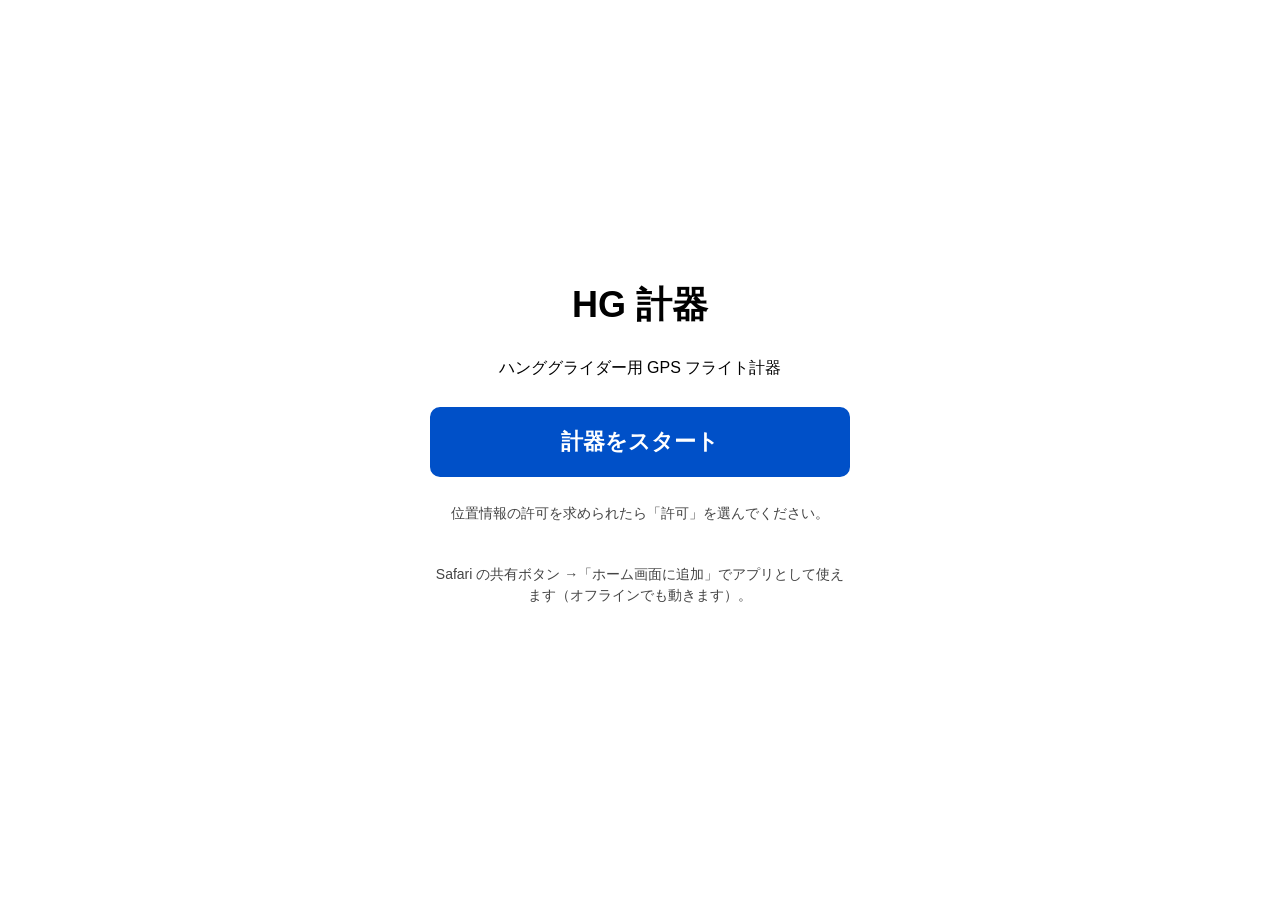
==== docs/index.html @ 5f5e81a1 "Remove demo flight Drop the demo flight buttons and simulation mode from the app; the start screen n" ====
<!doctype html>
<html lang="ja">
<head>
<meta charset="utf-8">
<meta name="viewport" content="width=device-width, initial-scale=1, viewport-fit=cover, user-scalable=no">
<meta name="apple-mobile-web-app-capable" content="yes">
<meta name="mobile-web-app-capable" content="yes">
<meta name="apple-mobile-web-app-status-bar-style" content="black-translucent">
<meta name="apple-mobile-web-app-title" content="HG計器">
<meta name="theme-color" content="#000000">
<title>HG Instrument</title>
<link rel="manifest" href="manifest.webmanifest">
<link rel="apple-touch-icon" href="icon-180.png">
<link rel="icon" href="icon.svg" type="image/svg+xml">
<link rel="stylesheet" href="style.css">
</head>
<body data-theme="day">

<header id="status">
  <div id="lock-hint">飛行中ロック中 ・ ここを長押しで解除</div>
  <span id="gps" class="badge bad">GPS --</span>
  <span id="rec" class="badge">待機</span>
  <span id="ftime">0:00</span>
  <span id="clock">--:--</span>
</header>

<main>
  <!-- 計器 -->
  <section id="page-main" class="page active">
    <div class="fl">
      <div class="fl-target">
        <div class="cell tp">
          <canvas id="compass"></canvas>
          <div class="label" id="v-goal-name">目標なし</div>
        </div>
        <div class="cell"><div class="label">到着高度 <small>m</small></div><div class="value" id="v-goal-arr">--</div></div>
        <div class="cell"><div class="label">距離 <small>km</small></div><div class="value" id="v-goal-dist">--</div></div>
        <div class="cell"><div class="label">必要L/D</div><div class="value" id="v-goal-ld">--</div></div>
      </div>
      <div class="sub fl-sub" id="v-goal-sub"></div>
      <div class="fl-body">
        <canvas id="vario-col"></canvas>
        <div class="fl-grid">
          <div class="cell big"><div class="label">高度 <small>m</small></div><div class="value" id="v-alt">----</div></div>
          <div class="cell"><div class="label"><span id="agl-label">対地高度</span> <small>m</small></div><div class="value" id="v-agl">--</div></div>
          <div class="cell"><div class="label">速度 <small>km/h</small></div><div class="value" id="v-spd">--</div><div class="sub" id="v-windtxt"></div></div>
          <div class="cell"><div class="label">上昇 <small>m/s</small></div><div class="value" id="v-vario">--</div></div>
          <div class="cell"><div class="label">ゲイン <small>m</small></div><div class="value" id="v-gain">--</div><div class="sub">平均 <b id="v-thermal">--</b></div></div>
          <div class="cell"><div class="label">滑空比</div><div class="value" id="v-ld">--</div></div>
        </div>
      </div>
    </div>
    <canvas id="mini-map"></canvas>
  </section>

  <!-- マップ -->
  <section id="page-map" class="page">
    <canvas id="map"></canvas>
    <div id="map-status" class="map-status" hidden></div>
    <div class="map-ctl">
      <button id="map-layer">シンプル</button>
      <button id="map-save">保存</button>
      <button data-zoom="-1">−</button>
      <button data-zoom="1">＋</button>
      <button id="map-up">進行方向↑</button>
      <button id="map-follow" class="primary-small" hidden>◎ 現在地</button>
    </div>
  </section>

  <!-- ウェイポイント -->
  <section id="page-wp" class="page scroll">
    <h2>スカイ獅子吼 配布データ</h2>
    <p class="hint">座学で共有された Google ドライブ「Skyhang」のファイルがアプリに入っています。押すだけで読み込めます（電波なしでも OK）。</p>
    <div class="row" id="school-list"></div>
    <div class="row">
      <button id="school-settings">スクール推奨設定にする</button>
      <button id="school-update">ドライブから最新を取り込む</button>
    </div>
    <p class="hint"><a id="school-folder" target="_blank" rel="noopener">Google ドライブのフォルダを開く</a></p>

    <h2>ウェイポイント</h2>
    <div class="row">
      <button id="wp-add">現在地を登録</button>
      <label class="btn">ファイル読込<input type="file" id="wp-file" multiple hidden></label>
    </div>
    <p class="hint">読み込めるファイル: ウェイポイント（.wpt FormatGEO / OziExplorer、.cup）、XCTrack の設定バックアップ（.xcfg）。複数まとめて選べます。</p>
    <div class="row">
      <button id="wp-goal-clear">ゴール解除</button>
      <button id="wp-clear" class="danger">全削除</button>
    </div>
    <p class="hint">緑 = 着陸可能地点。「ゴール」にした地点までの距離・到着高度が計器画面に出ます。</p>
    <ul id="wp-list" class="list"></ul>
  </section>

  <!-- ログ -->
  <section id="page-log" class="page scroll">
    <h2>フライトログ</h2>
    <p class="hint">IGC ファイルを書き出して XContest などにアップロードできます。</p>
    <ul id="log-list" class="list"></ul>
  </section>

  <!-- 設定 -->
  <section id="page-set" class="page scroll">
    <h2>設定</h2>
    <form id="settings">
      <fieldset>
        <legend>パイロット / 機体（IGC に記録）</legend>
        <label>パイロット名 <input name="pilot" autocomplete="name"></label>
        <label>機体名 <input name="glider" placeholder="例: Wills Wing Sport 2"></label>
      </fieldset>
      <fieldset>
        <legend>ポーラー（自分の機体の値）</legend>
        <label>ゴール滑空比 L/D <input name="bestLD" type="number" step="0.5" min="3" max="25" inputmode="decimal"></label>
        <label>トリム速度 km/h <input name="trimKmh" type="number" step="1" min="20" max="90" inputmode="decimal"></label>
        <label>到着の安全マージン m <input name="margin" type="number" step="10" min="0" inputmode="numeric"></label>
      </fieldset>
      <fieldset>
        <legend>高度の補正</legend>
        <label>離陸場の標高 m <input id="elev" type="number" inputmode="numeric"></label>
        <div class="row">
          <button type="button" id="alt-set">現在高度をこの標高に合わせる</button>
          <button type="button" id="alt-reset">補正リセット</button>
        </div>
        <p class="hint">現在の補正: <b id="alt-offset">0</b> m</p>
      </fieldset>
      <fieldset>
        <legend>背景地図</legend>
        <label>地図
          <select name="mapLayer">
            <option value="simple">シンプル（道路＋地形・おすすめ）</option>
            <option value="terrain">地形だけ</option>
            <option value="gsi-std">地理院 標準地図</option>
            <option value="gsi-photo">地理院 航空写真</option>
            <option value="otm">OpenTopoMap（等高線）</option>
            <option value="none">なし</option>
          </select>
        </label>
        <p class="hint">山の上は電波が無いことが多いので、飛ぶ前に Wi-Fi のある所で「地図を保存」してください（現在地、または GPS が無ければゴール／テイクオフの周り）。一度見た場所も自動で保存されます。</p>
        <div class="row">
          <button type="button" id="map-save2">地図を保存</button>
          <button type="button" id="map-clear" class="danger">保存した地図を削除</button>
        </div>
        <p class="hint">保存済み: <b id="map-saved">-</b></p>
      </fieldset>
      <fieldset>
        <legend>表示</legend>
        <label>テーマ
          <select name="theme"><option value="day">昼（白背景・日差し向け）</option><option value="night">夜（黒背景）</option></select>
        </label>
        <label>音声案内
          <select name="voice"><option value="on">あり（スタート・TP・ゴール・高度不足など）</option><option value="off">なし</option></select>
        </label>
        <label>風速の単位
          <select name="windUnit"><option value="ms">m/s</option><option value="kmh">km/h</option></select>
        </label>
        <label>GPSバリオの平均時間 秒 <input name="varioWindow" type="number" min="2" max="20" inputmode="numeric"></label>
        <label>L/D の平均時間 秒 <input name="ldWindow" type="number" min="10" max="120" inputmode="numeric"></label>
        <label>離陸判定速度 km/h <input name="autoStartKmh" type="number" min="5" max="40" inputmode="numeric"></label>
      </fieldset>
    </form>
    <div class="row">
      <button id="stop" class="danger">計器を停止して保存</button>
    </div>
    <p class="hint">
      iPhone の注意: 画面が消えると GPS 記録が止まります。<br>
      「設定 → 画面表示と明るさ → 自動ロック → なし」にし、低電力モードをオフにしてください。<br>
      バリオ音は SkyBean を使ってください（Safari からは iPhone の気圧センサーを使えないため、この画面のバリオは GPS 由来で遅れがあります）。
    </p>
    <p class="hint" id="version"></p>
  </section>
</main>

<nav id="tabs">
  <button data-page="main" class="active">計器</button>
  <button data-page="map">マップ</button>
  <button data-page="wp">WP</button>
  <button data-page="log">ログ</button>
  <button data-page="set">設定</button>
</nav>

<div id="landed" class="overlay hidden">
  <div class="card">
    <h1>おつかれさまでした</h1>
    <ul class="summary" id="landed-list"></ul>
    <button id="landed-igc" class="primary">IGC を書き出す（XContest へ）</button>
    <button id="landed-close">閉じる</button>
  </div>
</div>

<div id="start" class="overlay">
  <div class="card">
    <h1>HG 計器</h1>
    <p>ハンググライダー用 GPS フライト計器</p>
    <button id="start-btn" class="primary">計器をスタート</button>
    <p class="hint">位置情報の許可を求められたら「許可」を選んでください。</p>
    <p class="hint" id="install-hint">Safari の共有ボタン →「ホーム画面に追加」でアプリとして使えます（オフラインでも動きます）。</p>
  </div>
</div>

<script type="module" src="app.js"></script>
</body>
</html>
---- docs/style.css ----
:root {
  --safe-top: env(safe-area-inset-top, 0px);
  --safe-bottom: env(safe-area-inset-bottom, 0px);
}
body[data-theme="day"] {
  --bg: #ffffff; --fg: #000000; --tile: #f1f1f1; --line: #000000;
  --muted: #444444; --accent: #0050c8; --up: #008a2e; --down: #c8001e;
  --btn: #e2e2e2; --track: #555555;
}
body[data-theme="night"] {
  --bg: #000000; --fg: #ffffff; --tile: #161616; --line: #555555;
  --muted: #bbbbbb; --accent: #5aa0ff; --up: #3ddc6a; --down: #ff5468;
  --btn: #2a2a2a; --track: #aaaaaa;
}

* { box-sizing: border-box; -webkit-tap-highlight-color: transparent; }
html, body { margin: 0; height: 100%; }
body {
  background: var(--bg); color: var(--fg);
  font-family: -apple-system, "Hiragino Sans", "Helvetica Neue", sans-serif;
  display: flex; flex-direction: column;
  overflow: hidden; overscroll-behavior: none;
  -webkit-user-select: none; user-select: none;
}

#status {
  display: flex; gap: 8px; align-items: center; justify-content: space-between;
  padding: calc(var(--safe-top) + 4px) 10px 4px;
  font-weight: 700; font-size: 16px;
  border-bottom: 2px solid var(--line);
}
.badge { padding: 2px 8px; border-radius: 6px; background: var(--btn); }
.badge.ok { background: var(--up); color: #fff; }
.badge.warn { background: #e0a000; color: #000; }
.badge.bad { background: var(--down); color: #fff; }
.badge.rec { background: var(--down); color: #fff; }
#ftime, #clock { font-variant-numeric: tabular-nums; font-size: 20px; }

main { flex: 1; position: relative; min-height: 0; }
.page { display: none; position: absolute; inset: 0; flex-direction: column; }
.page.active { display: flex; }
.page.scroll { overflow-y: auto; padding: 12px 16px 24px; -webkit-user-select: text; user-select: text; }

/* 飛行画面（XCTrack の配置を参考） */
.fl { display: flex; flex-direction: column; flex-shrink: 0; }
.cell {
  background: var(--tile); border: 1px solid var(--line); border-radius: 6px;
  padding: 1px 6px 3px; min-width: 0; overflow: hidden;
}
.fl-target { display: grid; grid-template-columns: 1.15fr 1fr 0.9fr 0.8fr; gap: 3px; padding: 3px 3px 0; }
.fl-target .value { font-size: 34px; }
.fl-target .tp { display: flex; flex-direction: column; align-items: center; justify-content: center; text-align: center; padding: 2px; }
#compass { flex: 0 0 auto; width: 100%; height: 46px; }
.fl-target .tp .label { font-size: 12px; white-space: nowrap; max-width: 100%; }
.fl-target .tp .label { white-space: normal; line-height: 1.15; max-height: 2.3em; color: var(--fg); }
.fl-sub { padding: 1px 6px; white-space: nowrap; overflow: hidden; text-overflow: ellipsis; }
.fl-sub:empty { display: none; }
.fl-body { display: flex; gap: 3px; padding: 0 3px 3px; }
#vario-col { flex: 0 0 30px; width: 30px; border: 1px solid var(--line); border-radius: 6px; }
.fl-grid { flex: 1; display: grid; grid-template-columns: repeat(3, 1fr); gap: 3px; min-width: 0; }
.fl-grid .value { font-size: 36px; }
.fl-grid .big .value { font-size: 44px; text-align: left; }
.button-like, .primary-small { background: var(--accent); color: #fff; border-color: var(--accent); }
.span2 { grid-column: span 2; }
.label { font-size: 14px; font-weight: 700; color: var(--muted); white-space: nowrap; overflow: hidden; text-overflow: ellipsis; }
.label small { font-weight: 400; }
.value {
  font-size: 40px; font-weight: 800; line-height: 1.05;
  font-variant-numeric: tabular-nums; white-space: nowrap;
}
.value.small { font-size: 30px; }
.big .value { font-size: 64px; text-align: center; line-height: 1; }
.sub { font-size: 14px; color: var(--muted); }
.sub b { color: var(--fg); font-size: 18px; }
.up { color: var(--up); }
.down { color: var(--down); }
.wind { display: flex; align-items: center; gap: 6px; }
.arrow { display: inline-block; transition: transform .3s; font-weight: 900; }
.big-arrow { font-size: 40px; line-height: 1; color: var(--accent); }

canvas { display: block; width: 100%; flex: 1; min-height: 0; min-width: 0; touch-action: none; }
#mini-map { border-top: 2px solid var(--line); }

.map-ctl {
  position: absolute; right: 8px; bottom: 26px; left: 8px;
  display: flex; gap: 6px; flex-wrap: wrap; justify-content: flex-end;
}
.map-ctl button { min-width: 52px; padding: 10px 10px; }
.map-status {
  position: absolute; left: 8px; right: 8px; top: 8px; padding: 10px;
  background: var(--fg); color: var(--bg); border-radius: 8px; font-weight: 700; text-align: center;
}

#tabs {
  display: flex; border-top: 2px solid var(--line);
  padding-bottom: var(--safe-bottom);
}
#tabs button {
  flex: 1; border: 0; border-radius: 0; background: var(--bg); color: var(--fg);
  font-size: 17px; font-weight: 700; padding: 12px 0;
}
#tabs button.active { background: var(--fg); color: var(--bg); }

button, .btn {
  font: inherit; font-size: 17px; font-weight: 700;
  padding: 12px 14px; border-radius: 10px; border: 2px solid var(--line);
  background: var(--btn); color: var(--fg); cursor: pointer; display: inline-block; text-align: center;
}
button.primary { background: var(--accent); color: #fff; border-color: var(--accent); font-size: 22px; padding: 18px; }
button.danger { color: var(--down); }
button.small { padding: 6px 10px; font-size: 15px; }
.row { display: flex; flex-wrap: wrap; gap: 8px; margin: 8px 0; }
.row > * { flex: 1 1 auto; }
.hint { font-size: 14px; color: var(--muted); line-height: 1.5; }
h2 { margin: 4px 0 8px; }

fieldset { border: 2px solid var(--line); border-radius: 10px; margin: 0 0 12px; padding: 8px 12px; }
legend { font-weight: 700; padding: 0 6px; }
label { display: flex; justify-content: space-between; align-items: center; gap: 10px; margin: 8px 0; font-size: 16px; }
input, select {
  font: inherit; font-size: 17px; padding: 8px; border-radius: 8px;
  border: 2px solid var(--line); background: var(--bg); color: var(--fg);
  width: 50%; min-width: 0;
}

.list { list-style: none; padding: 0; margin: 0; }
.list li {
  display: flex; align-items: center; gap: 8px; padding: 10px 4px;
  border-bottom: 1px solid var(--line);
}
.list li .grow { flex: 1; min-width: 0; }
.list li .name { font-weight: 700; font-size: 17px; overflow: hidden; text-overflow: ellipsis; white-space: nowrap; }
.list li .meta { font-size: 14px; color: var(--muted); }
.list li.landing .name { color: var(--up); }
.list li.goal { background: var(--tile); }
.list li.nogo .name { color: var(--down); }
#v-goal-sub { white-space: nowrap; overflow: hidden; text-overflow: ellipsis; }

.overlay {
  position: fixed; inset: 0; background: var(--bg); z-index: 10;
  display: flex; align-items: center; justify-content: center; padding: 16px;
}
.overlay.hidden { display: none; }
.card { max-width: 420px; width: 100%; display: flex; flex-direction: column; gap: 12px; text-align: center; }
.card h1 { margin: 0; font-size: 36px; }

@media (orientation: landscape) {
  #page-main { flex-direction: row; }
  #page-main .fl { width: 58%; }
  #page-main #mini-map { width: auto; }
  .fl-grid .value { font-size: 30px; }
  .fl-grid .big .value { font-size: 36px; }
  #mini-map { border-top: 0; border-left: 2px solid var(--line); }
  .label, .sub { font-size: 12px; }
  .sub b { font-size: 14px; }
  .big .value { font-size: 40px; }
  .value, .fl-target .value { font-size: 26px; }
  .value.small { font-size: 22px; }
  .big-arrow { font-size: 34px; }
  #status { font-size: 14px; padding-top: 2px; padding-bottom: 2px; }
  #ftime, #clock { font-size: 16px; }
  #tabs button { padding: 6px 0; font-size: 15px; }
}
@media (max-height: 700px) and (orientation: portrait) {
  .big .value { font-size: 54px; }
  .value { font-size: 34px; }
  .fl-target .value { font-size: 28px; }
}

/* 飛行中ロック: タブを隠し、誤操作を防ぐ */
#lock-hint { display: none; }
body.locked #tabs { display: none; }
body.locked #lock-hint {
  display: block; position: absolute; left: 0; right: 0; top: calc(var(--safe-top) + 40px);
  text-align: center; font-size: 12px; color: var(--muted); pointer-events: none; opacity: 0; transition: opacity .3s;
}
body.locked.show-hint #lock-hint { opacity: 1; }
body.locked main { pointer-events: none; }
#status { position: relative; }

.summary { list-style: none; padding: 0; margin: 0; text-align: left; font-size: 20px; }
.summary li { display: flex; justify-content: space-between; padding: 8px 4px; border-bottom: 1px solid var(--line); }
.summary b { font-variant-numeric: tabular-nums; }
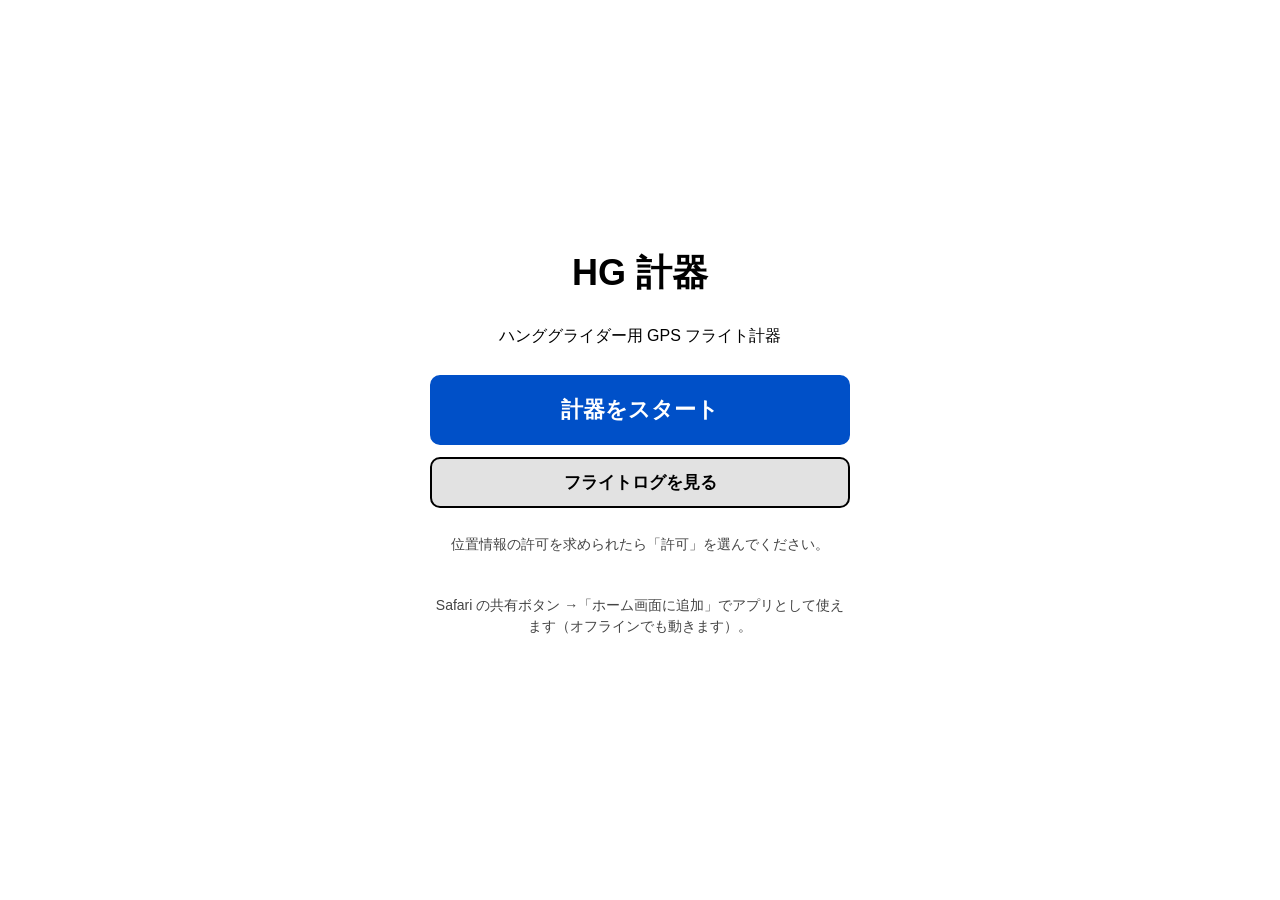
==== commit bef13835: "One flight per start Stop the instrument automatically after landing (summary stays on top), so a se" ====
--- a/docs/index.html
+++ b/docs/index.html
@@ -17,7 +17,7 @@
 <body data-theme="day">
 
 <header id="status">
-  <div id="lock-hint">飛行中ロック中 ・ ここを長押しで解除</div>
+  <div id="lock-hint">飛行中ロック中 ・ ここを長押しで解除（着陸したら解除して「着陸した」）</div>
   <span id="gps" class="badge bad">GPS --</span>
   <span id="rec" class="badge">待機</span>
   <span id="ftime">0:00</span>
@@ -51,6 +51,7 @@
       </div>
     </div>
     <canvas id="mini-map"></canvas>
+    <button id="land-btn" class="primary">着陸した</button>
   </section>
 
   <!-- マップ -->
@@ -95,7 +96,7 @@
   <!-- ログ -->
   <section id="page-log" class="page scroll">
     <h2>フライトログ</h2>
-    <p class="hint">IGC ファイルを書き出して XContest などにアップロードできます。</p>
+    <p class="hint">フライトを押すと、地図・高度グラフ・サーマルなどを詳しく見られます。「IGC」で書き出して XContest にアップロードもできます。</p>
     <ul id="log-list" class="list"></ul>
   </section>
 
@@ -143,19 +144,25 @@
         <p class="hint">保存済み: <b id="map-saved">-</b></p>
       </fieldset>
       <fieldset>
+        <legend>音声案内</legend>
+        <label>声の案内（全部）
+          <select name="voice"><option value="on">あり</option><option value="off">なし</option></select>
+        </label>
+        <label class="check"><input type="checkbox" name="voiceGlide"><span>着陸地に届かない・これ以上離れると戻れない時に知らせる</span></label>
+        <label class="check"><input type="checkbox" name="thermalGuide"><span>サーマル誘導を使う（地図にオレンジの「?」で候補を表示）</span></label>
+        <label class="check"><input type="checkbox" name="voiceThermal"><span>サーマル誘導を声で案内する</span></label>
+        <p class="hint">サーマル誘導は、今回のフライトで上がった場所・日の当たる斜面や尾根（太陽の向きと国土地理院の地形から計算）・風から、<b>着陸地に帰れる範囲で</b>一番ありそうな方向を「〇時の方向、〇メートル」と案内します。あくまで目安です。</p>
+      </fieldset>
+      <fieldset>
         <legend>表示</legend>
         <label>テーマ
           <select name="theme"><option value="day">昼（白背景・日差し向け）</option><option value="night">夜（黒背景）</option></select>
         </label>
-        <label>音声案内
-          <select name="voice"><option value="on">あり（スタート・TP・ゴール・高度不足など）</option><option value="off">なし</option></select>
-        </label>
         <label>風速の単位
           <select name="windUnit"><option value="ms">m/s</option><option value="kmh">km/h</option></select>
         </label>
         <label>GPSバリオの平均時間 秒 <input name="varioWindow" type="number" min="2" max="20" inputmode="numeric"></label>
         <label>L/D の平均時間 秒 <input name="ldWindow" type="number" min="10" max="120" inputmode="numeric"></label>
-        <label>離陸判定速度 km/h <input name="autoStartKmh" type="number" min="5" max="40" inputmode="numeric"></label>
       </fieldset>
     </form>
     <div class="row">
@@ -178,11 +185,41 @@
   <button data-page="set">設定</button>
 </nav>
 
+<div id="log-view" class="viewer hidden">
+  <div class="lv-head">
+    <button id="lv-close" class="small">◀ 戻る</button>
+    <b id="lv-title"></b>
+    <button id="lv-igc" class="small">IGC 書き出し</button>
+  </div>
+  <div class="lv-body">
+    <canvas id="lv-map"></canvas>
+    <div class="lv-readout" id="lv-readout">グラフを指でなぞると、その時の様子が出ます</div>
+    <canvas id="lv-graph"></canvas>
+    <div class="row">
+      <button id="lv-play">▶ 再生（20倍速）</button>
+      <button id="lv-fit">全体を表示</button>
+    </div>
+    <ul class="summary" id="lv-stats"></ul>
+    <h3 class="lv-h">サーマル</h3>
+    <ul class="list" id="lv-thermals"></ul>
+  </div>
+</div>
+
+<div id="land-ask" class="overlay hidden">
+  <div class="card">
+    <h1>着陸しましたか？</h1>
+    <p>記録を終えて保存します。記録の終わりは、地面に降りた時までさかのぼります。</p>
+    <button id="land-yes" class="primary">着陸した（記録を終わる）</button>
+    <button id="land-no">まだ飛んでいる</button>
+  </div>
+</div>
+
 <div id="landed" class="overlay hidden">
   <div class="card">
     <h1>おつかれさまでした</h1>
     <ul class="summary" id="landed-list"></ul>
-    <button id="landed-igc" class="primary">IGC を書き出す（XContest へ）</button>
+    <button id="landed-view" class="primary">詳しく見る</button>
+    <button id="landed-igc">IGC を書き出す（XContest へ）</button>
     <button id="landed-close">閉じる</button>
   </div>
 </div>
@@ -192,6 +229,7 @@
     <h1>HG 計器</h1>
     <p>ハンググライダー用 GPS フライト計器</p>
     <button id="start-btn" class="primary">計器をスタート</button>
+    <button id="start-logs">フライトログを見る</button>
     <p class="hint">位置情報の許可を求められたら「許可」を選んでください。</p>
     <p class="hint" id="install-hint">Safari の共有ボタン →「ホーム画面に追加」でアプリとして使えます（オフラインでも動きます）。</p>
   </div>
--- a/docs/style.css
+++ b/docs/style.css
@@ -181,3 +181,31 @@
 .summary { list-style: none; padding: 0; margin: 0; text-align: left; font-size: 20px; }
 .summary li { display: flex; justify-content: space-between; padding: 8px 4px; border-bottom: 1px solid var(--line); }
 .summary b { font-variant-numeric: tabular-nums; }
+
+label.check { justify-content: flex-start; align-items: flex-start; }
+label.check input { flex: 0 0 auto; width: 22px; height: 22px; margin: 2px 4px 0 0; }
+
+/* ログを詳しく見る画面 */
+.viewer {
+  position: fixed; inset: 0; z-index: 20; background: var(--bg);
+  display: flex; flex-direction: column; padding-top: var(--safe-top);
+}
+.viewer.hidden { display: none; }
+.lv-head { display: flex; align-items: center; gap: 8px; padding: 6px 8px; border-bottom: 2px solid var(--line); }
+.lv-head b { flex: 1; text-align: center; font-size: 17px; }
+.lv-body { flex: 1; overflow-y: auto; padding: 0 0 calc(var(--safe-bottom) + 16px); }
+#lv-map { height: 46vh; width: 100%; flex: none; border-bottom: 2px solid var(--line); }
+#lv-graph { height: 150px; width: 100%; flex: none; border-top: 1px solid var(--line); border-bottom: 1px solid var(--line); }
+.lv-readout { padding: 6px 10px; font-size: 15px; font-weight: 700; font-variant-numeric: tabular-nums; min-height: 1.5em; }
+.viewer .row { padding: 0 8px; }
+.viewer .summary { padding: 0 12px; font-size: 17px; }
+.lv-h { margin: 14px 12px 4px; }
+.viewer .list { padding: 0 12px; }
+#log-list li { cursor: pointer; }
+
+/* 手動の着陸ボタン: ロックを外した飛行中だけ出す */
+#land-btn { display: none; position: absolute; left: 50%; bottom: 14px; transform: translateX(-50%); z-index: 5; padding: 14px 28px; font-size: 20px; box-shadow: 0 2px 10px rgba(0,0,0,0.35); }
+body.flying:not(.locked) #land-btn { display: block; }
+
+/* 着陸の結果・確認は、後ろに出るスタート画面より手前に */
+#landed, #land-ask { z-index: 15; }
